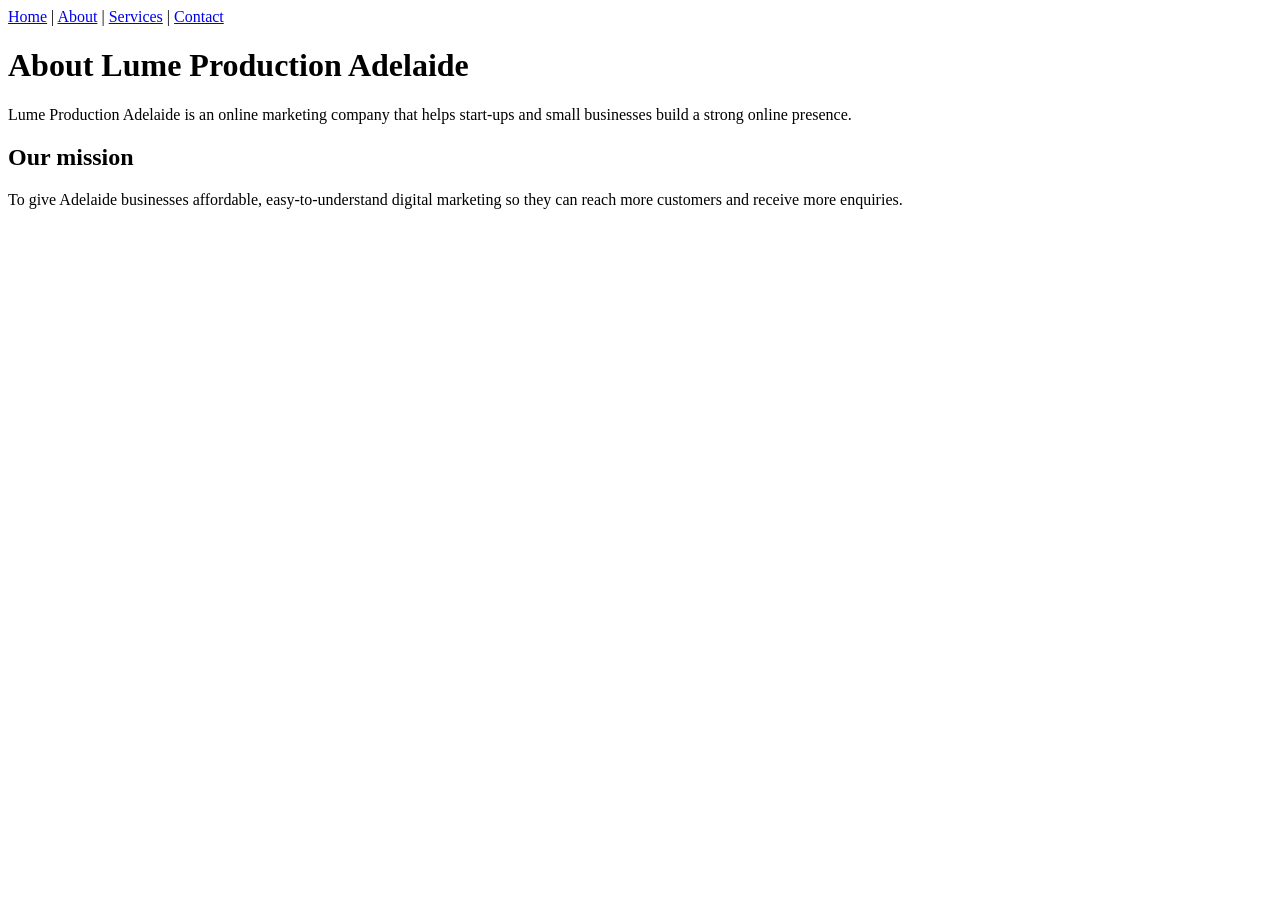
==== about.html @ 8e8445e9 "Add about.html for company information" ====
<!DOCTYPE html>
<html lang="en-AU">
<head>
  <meta charset="UTF-8">
  <meta name="viewport" content="width=device-width, initial-scale=1.0">
  <title>About Us | Lume Production Adelaide Digital Marketing</title>
  <meta name="description" content="Learn about Lume Production Adelaide, a digital marketing company helping local start-ups and small businesses build an online presence.">
</head>
<body>
  <nav>
    <a href="index.html">Home</a> |
    <a href="about.html">About</a> |
    <a href="services.html">Services</a> |
    <a href="contact.html">Contact</a>
  </nav>
  <h1>About Lume Production Adelaide</h1>
  <p>Lume Production Adelaide is an online marketing company that helps start-ups and small businesses build a strong online presence.</p>
  <h2>Our mission</h2>
  <p>To give Adelaide businesses affordable, easy-to-understand digital marketing so they can reach more customers and receive more enquiries.</p>
</body>
</html>
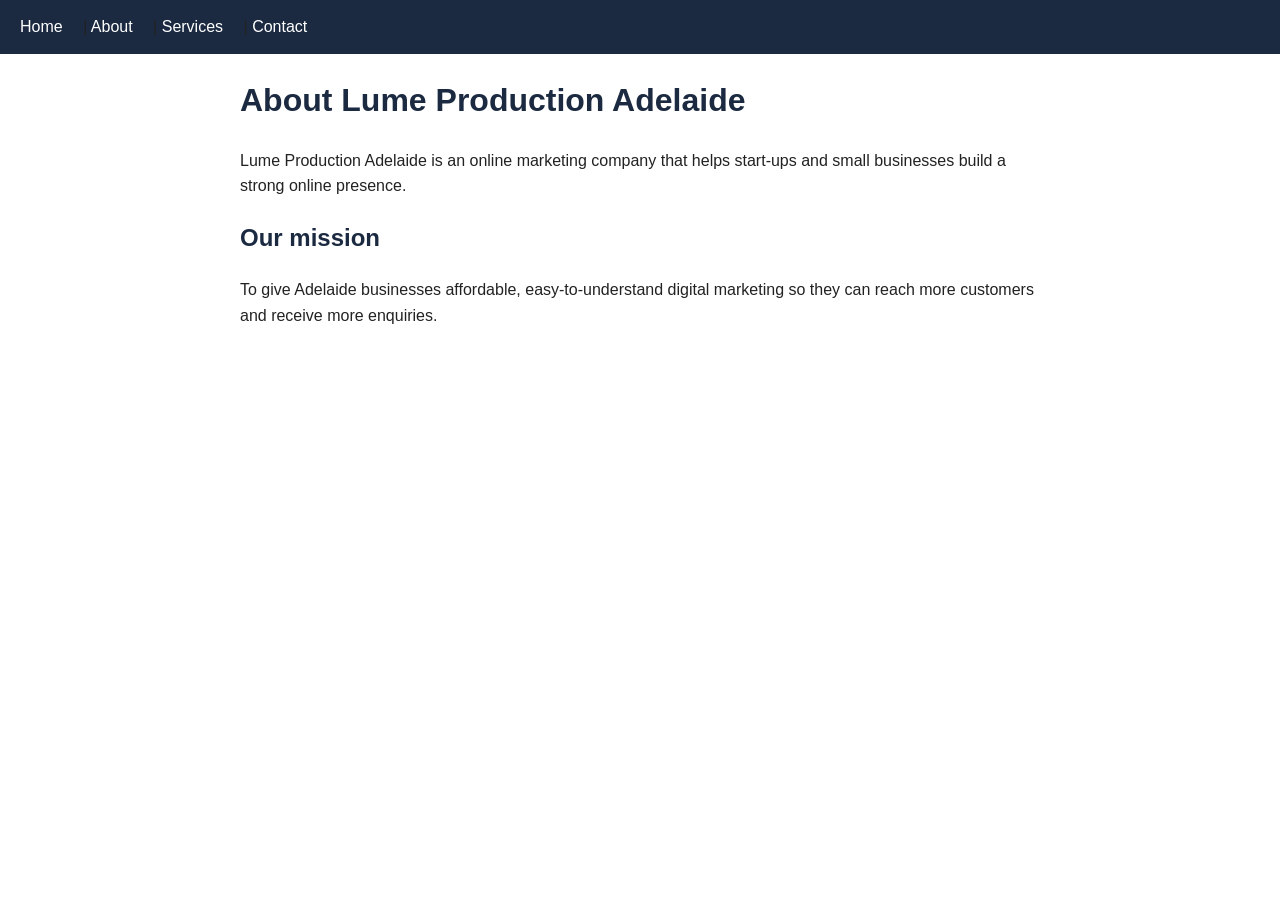
==== commit c66e329c: "Add stylesheet link to about.html" ====
--- a/about.html
+++ b/about.html
@@ -1,10 +1,18 @@
 <!DOCTYPE html>
 <html lang="en-AU">
 <head>
+    <script async src="https://www.googletagmanager.com/gtag/js?id=G-WPRTLMJM4X"></script>
+  <script>
+    window.dataLayer = window.dataLayer || [];
+    function gtag(){dataLayer.push(arguments);}
+    gtag('js', new Date());
+    gtag('config', 'G-WPRTLMJM4X');
+  </script>
   <meta charset="UTF-8">
   <meta name="viewport" content="width=device-width, initial-scale=1.0">
   <title>About Us | Lume Production Adelaide Digital Marketing</title>
   <meta name="description" content="Learn about Lume Production Adelaide, a digital marketing company helping local start-ups and small businesses build an online presence.">
+  <link rel="stylesheet" href="style.css">
 </head>
 <body>
   <nav>
--- a/style.css
+++ b/style.css
@@ -0,0 +1,33 @@
+body {
+  font-family: Arial, Helvetica, sans-serif;
+  line-height: 1.6;
+  color: #222222;
+  margin: 0;
+  padding: 0;
+}
+
+nav {
+  background-color: #1b2a41;
+  padding: 14px 20px;
+}
+
+nav a {
+  color: #ffffff;
+  text-decoration: none;
+  margin-right: 16px;
+}
+
+nav a:hover {
+  text-decoration: underline;
+}
+
+h1, h2 {
+  color: #1b2a41;
+}
+
+h1, h2, p {
+  max-width: 800px;
+  margin-left: auto;
+  margin-right: auto;
+  padding: 0 20px;
+}
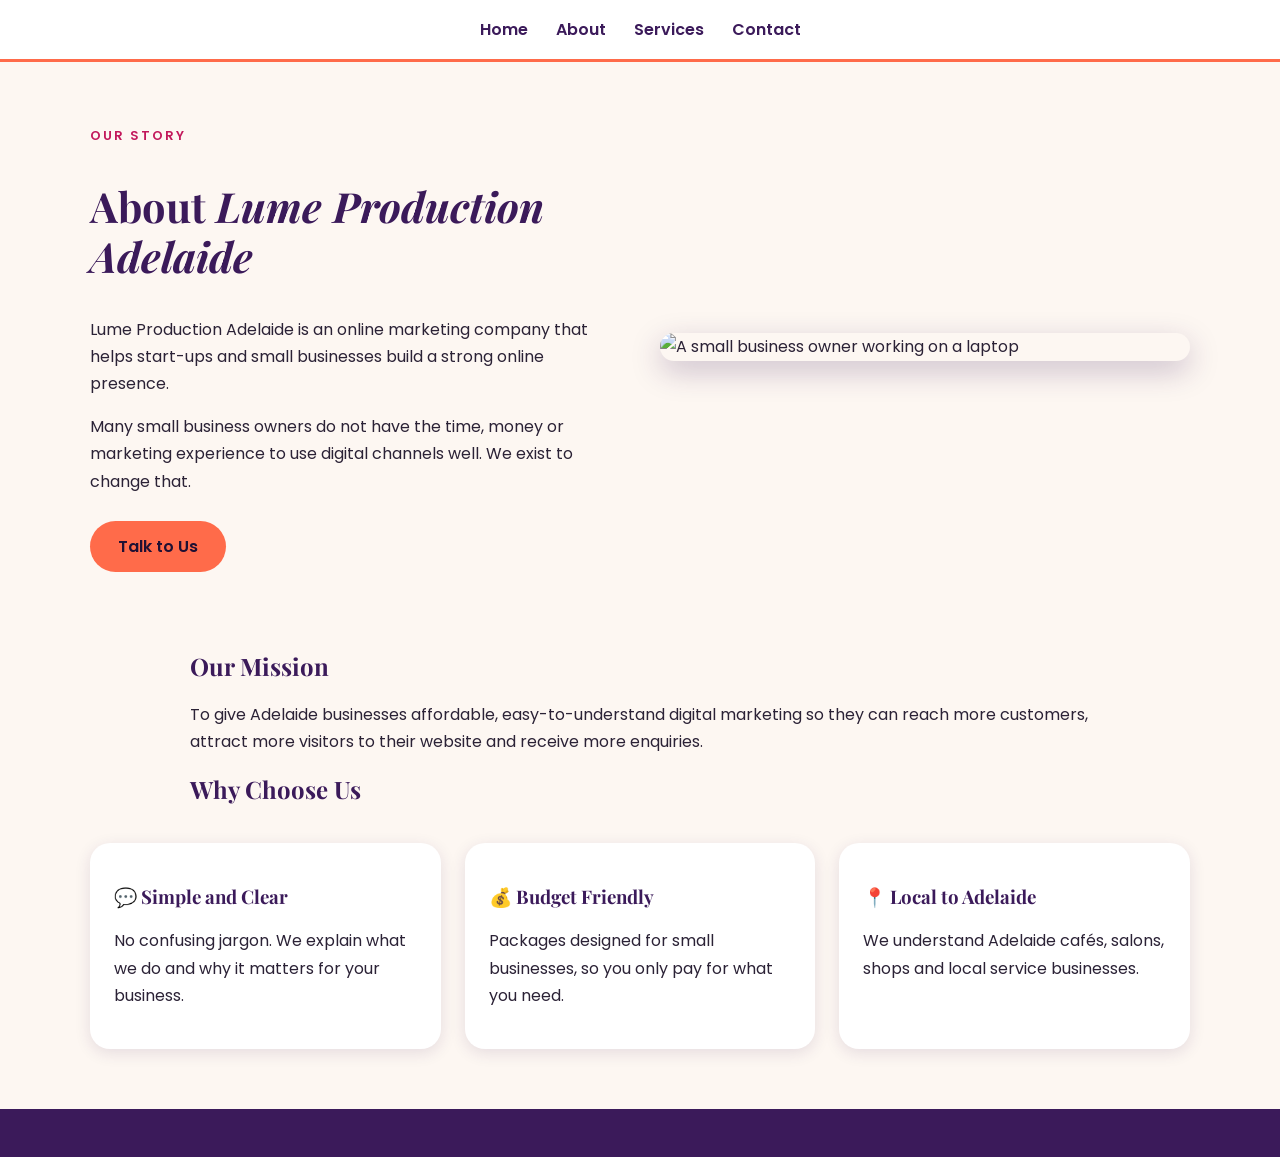
==== commit 02c6f6cd: "Update about.html" ====
--- a/about.html
+++ b/about.html
@@ -1,7 +1,7 @@
 <!DOCTYPE html>
 <html lang="en-AU">
 <head>
-    <script async src="https://www.googletagmanager.com/gtag/js?id=G-WPRTLMJM4X"></script>
+  <script async src="https://www.googletagmanager.com/gtag/js?id=G-WPRTLMJM4X"></script>
   <script>
     window.dataLayer = window.dataLayer || [];
     function gtag(){dataLayer.push(arguments);}
@@ -16,14 +16,40 @@
 </head>
 <body>
   <nav>
-    <a href="index.html">Home</a> |
-    <a href="about.html">About</a> |
-    <a href="services.html">Services</a> |
+    <a href="index.html">Home</a>
+    <a href="about.html">About</a>
+    <a href="services.html">Services</a>
     <a href="contact.html">Contact</a>
   </nav>
-  <h1>About Lume Production Adelaide</h1>
-  <p>Lume Production Adelaide is an online marketing company that helps start-ups and small businesses build a strong online presence.</p>
-  <h2>Our mission</h2>
-  <p>To give Adelaide businesses affordable, easy-to-understand digital marketing so they can reach more customers and receive more enquiries.</p>
-</body>
-</html>
+
+  <section class="hero">
+    <div>
+      <p class="eyebrow">Our Story</p>
+      <h1>About <em>Lume Production Adelaide</em></h1>
+      <p>Lume Production Adelaide is an online marketing company that helps start-ups and small businesses build a strong online presence.</p>
+      <p>Many small business owners do not have the time, money or marketing experience to use digital channels well. We exist to change that.</p>
+      <a class="button" href="contact.html">Talk to Us</a>
+    </div>
+    <img src="banner.jpg" alt="A small business owner working on a laptop">
+  </section>
+
+  <h2>Our Mission</h2>
+  <p>To give Adelaide businesses affordable, easy-to-understand digital marketing so they can reach more customers, attract more visitors to their website and receive more enquiries.</p>
+
+  <h2>Why Choose Us</h2>
+  <div class="cards">
+    <div class="card">
+      <h3>💬 Simple and Clear</h3>
+      <p>No confusing jargon. We explain what we do and why it matters for your business.</p>
+    </div>
+    <div class="card">
+      <h3>💰 Budget Friendly</h3>
+      <p>Packages designed for small businesses, so you only pay for what you need.</p>
+    </div>
+    <div class="card">
+      <h3>📍 Local to Adelaide</h3>
+      <p>We understand Adelaide cafés, salons, shops and local service businesses.</p>
+    </div>
+  </div>
+
+  <footer>
--- a/style.css
+++ b/style.css
@@ -1,33 +1,139 @@
+@import url('https://fonts.googleapis.com/css2?family=Playfair+Display:wght@600;700&family=Poppins:wght@400;600&display=swap');
+
 body {
-  font-family: Arial, Helvetica, sans-serif;
-  line-height: 1.6;
-  color: #222222;
+  font-family: 'Poppins', Arial, sans-serif;
+  line-height: 1.7;
+  color: #2b2236;
   margin: 0;
-  padding: 0;
+  background-color: #fdf7f2;
 }
 
+h1, h2, h3 {
+  font-family: 'Playfair Display', Georgia, serif;
+  color: #3b1a5a;
+  line-height: 1.2;
+}
+
+h1 { font-size: 2.6rem; }
+
+/* Menu bar */
 nav {
-  background-color: #1b2a41;
-  padding: 14px 20px;
+  background-color: #ffffff;
+  padding: 16px 24px;
+  border-bottom: 3px solid #ff6b4a;
+  text-align: center;
 }
 
 nav a {
-  color: #ffffff;
+  color: #3b1a5a;
   text-decoration: none;
-  margin-right: 16px;
+  font-weight: 600;
+  margin: 0 12px;
 }
 
 nav a:hover {
-  text-decoration: underline;
+  color: #ff6b4a;
 }
 
-h1, h2 {
-  color: #1b2a41;
-}
-
-h1, h2, p {
-  max-width: 800px;
+/* Keeps text tidy on pages without a banner */
+body > h1, body > h2, body > h3, body > p, body > ol, body > ul {
+  max-width: 900px;
   margin-left: auto;
   margin-right: auto;
   padding: 0 20px;
 }
+
+/* Small label above a heading */
+.eyebrow {
+  color: #c2185b;
+  font-weight: 600;
+  letter-spacing: 2px;
+  text-transform: uppercase;
+  font-size: 0.8rem;
+}
+
+/* Split banner: text on the left, photo on the right */
+.hero {
+  display: grid;
+  grid-template-columns: 1fr 1fr;
+  gap: 40px;
+  align-items: center;
+  max-width: 1100px;
+  margin: 0 auto;
+  padding: 50px 20px;
+}
+
+.hero img {
+  width: 100%;
+  border-radius: 24px;
+  box-shadow: 0 10px 30px rgba(59, 26, 90, 0.25);
+}
+
+img {
+  max-width: 100%;
+  height: auto;
+}
+
+/* Buttons */
+.button {
+  display: inline-block;
+  background-color: #ff6b4a;
+  color: #1f1033;
+  font-weight: 600;
+  text-decoration: none;
+  padding: 12px 28px;
+  border-radius: 50px;
+  margin: 10px 10px 10px 0;
+}
+
+.button:hover {
+  background-color: #ff9275;
+}
+
+.button-outline {
+  background-color: #ffffff;
+  border: 2px solid #3b1a5a;
+}
+
+/* Cards */
+.cards {
+  display: grid;
+  grid-template-columns: repeat(auto-fit, minmax(250px, 1fr));
+  gap: 24px;
+  max-width: 1100px;
+  margin: 0 auto;
+  padding: 20px;
+}
+
+.card {
+  background-color: #ffffff;
+  border-radius: 20px;
+  padding: 24px;
+  box-shadow: 0 4px 16px rgba(59, 26, 90, 0.12);
+}
+
+.card img {
+  border-radius: 14px;
+  margin-bottom: 12px;
+}
+
+/* Footer */
+footer {
+  background-color: #3b1a5a;
+  color: #ffffff;
+  text-align: center;
+  padding: 24px;
+  margin-top: 40px;
+}
+
+footer a {
+  color: #ffd0c4;
+}
+
+/* Phone screens */
+@media (max-width: 760px) {
+  .hero {
+    grid-template-columns: 1fr;
+  }
+  h1 { font-size: 2rem; }
+}
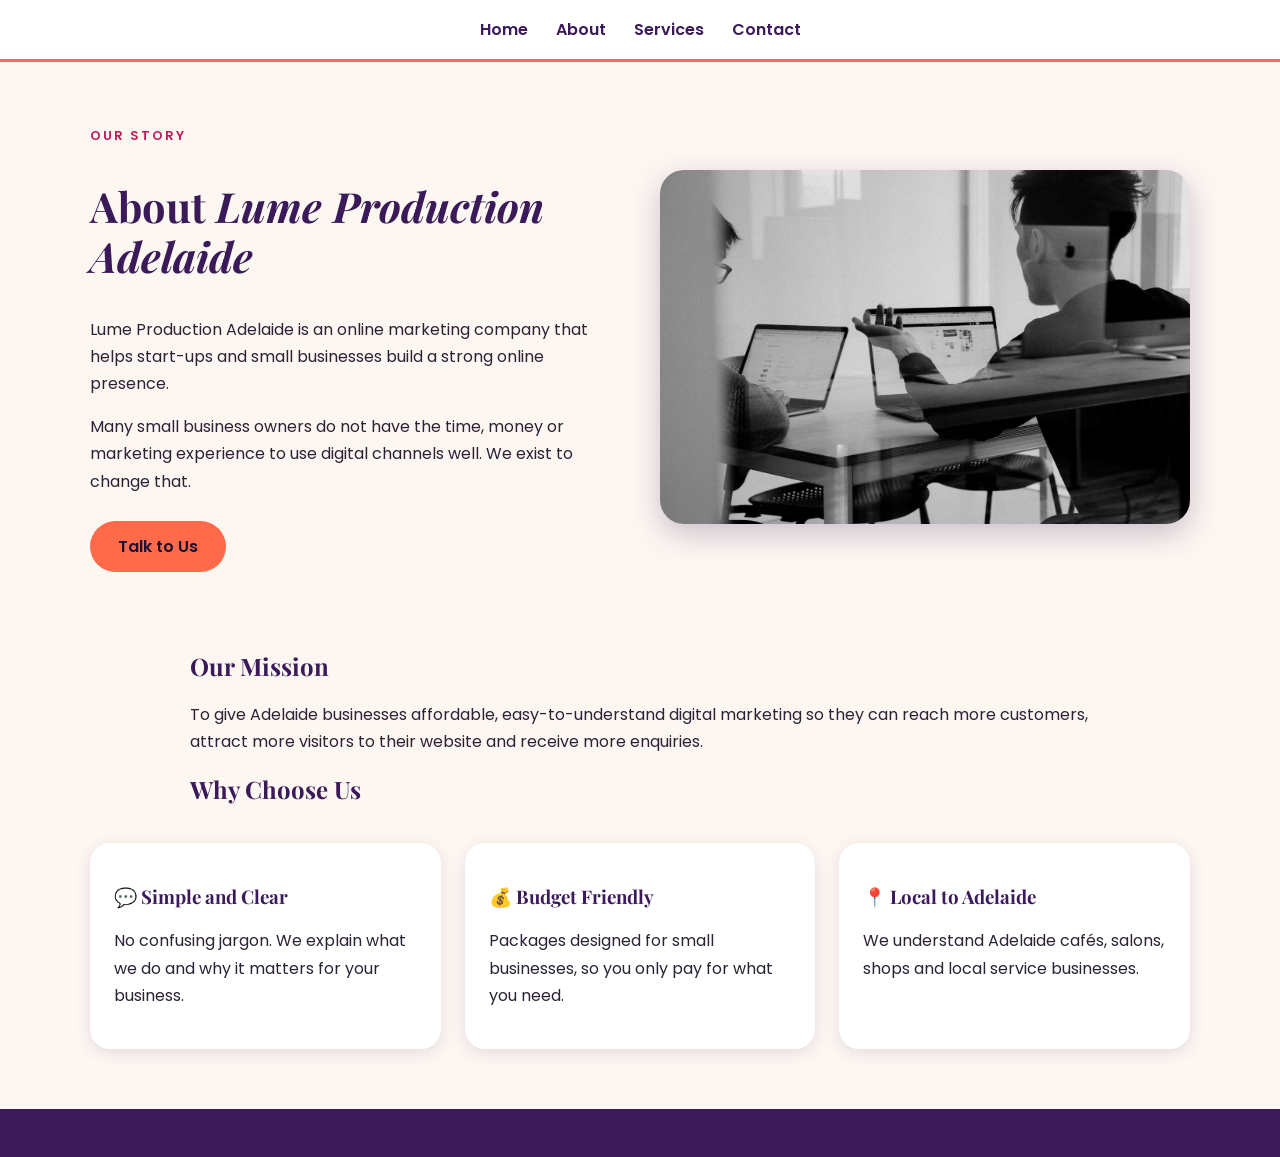
==== commit 9df0eef7: "Fix image source extension from .jpeg to .jpg" ====
(no text change in the page or its own stylesheets)
